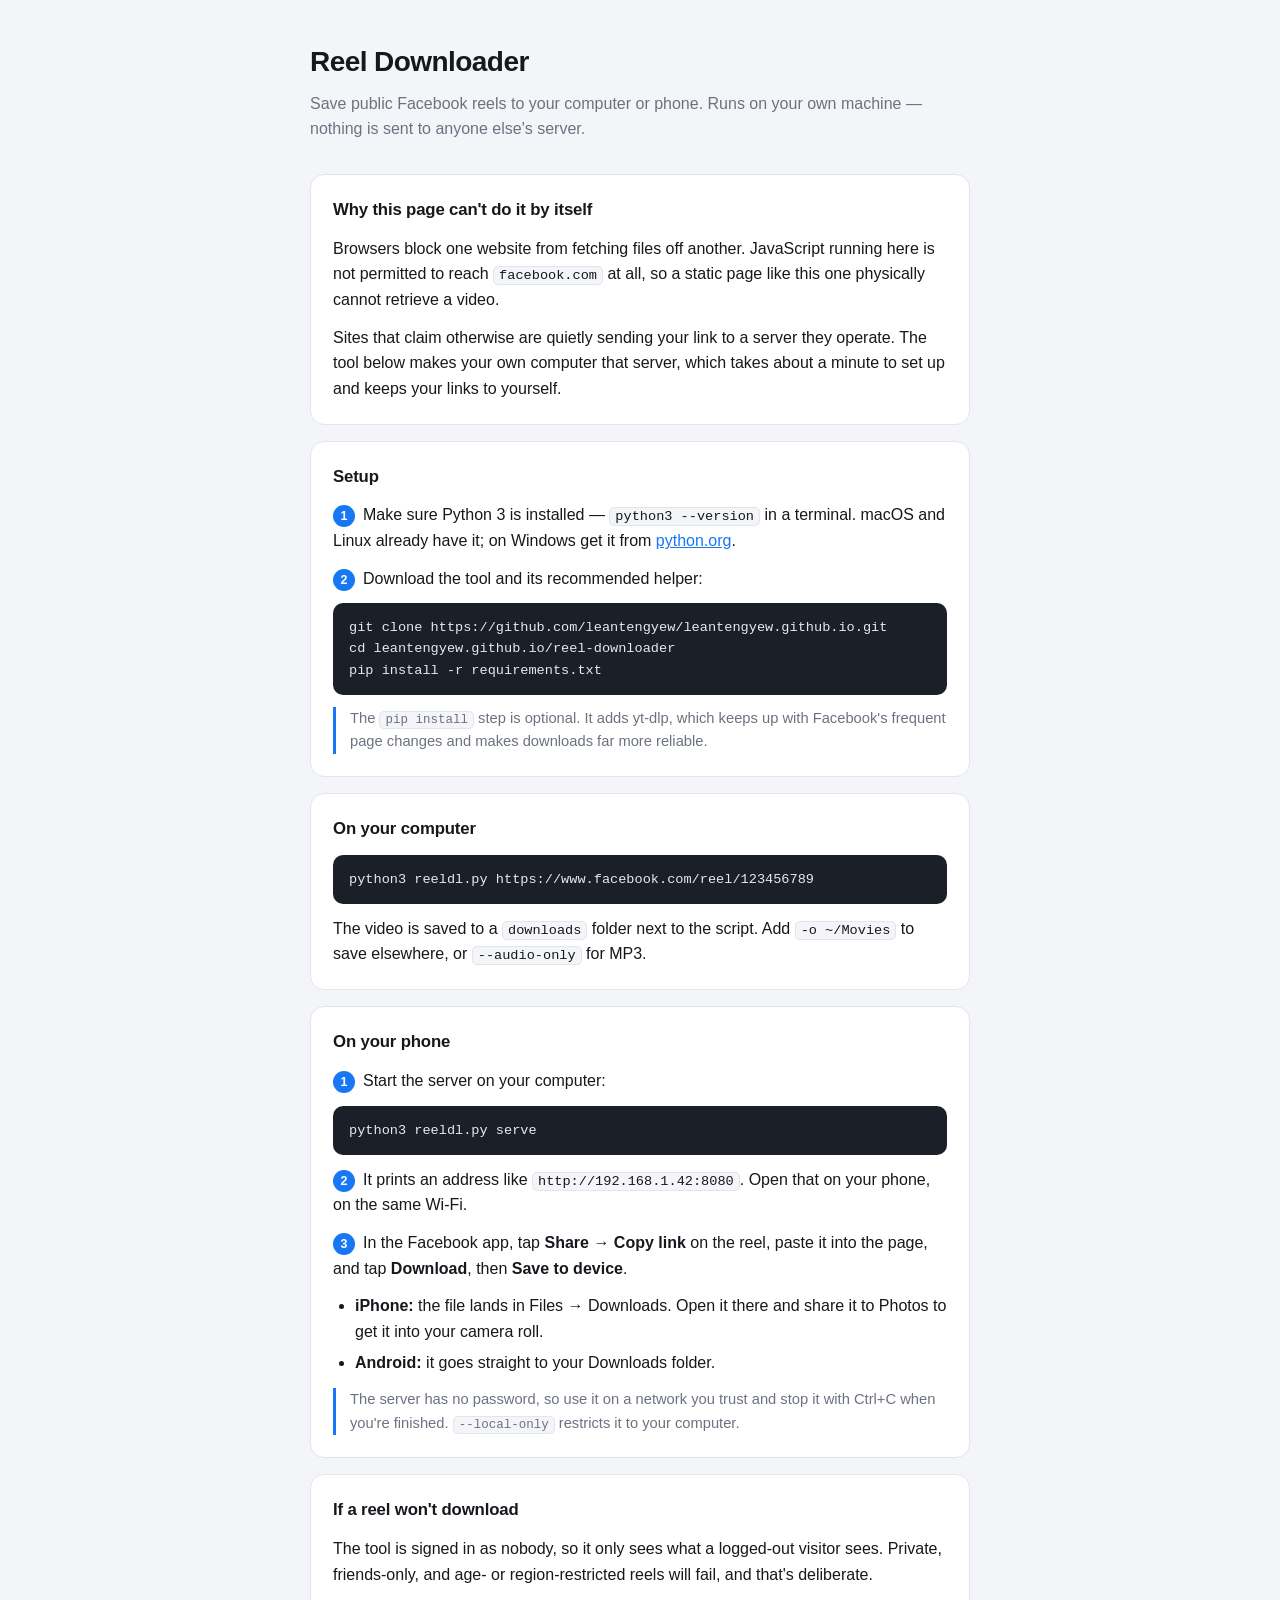
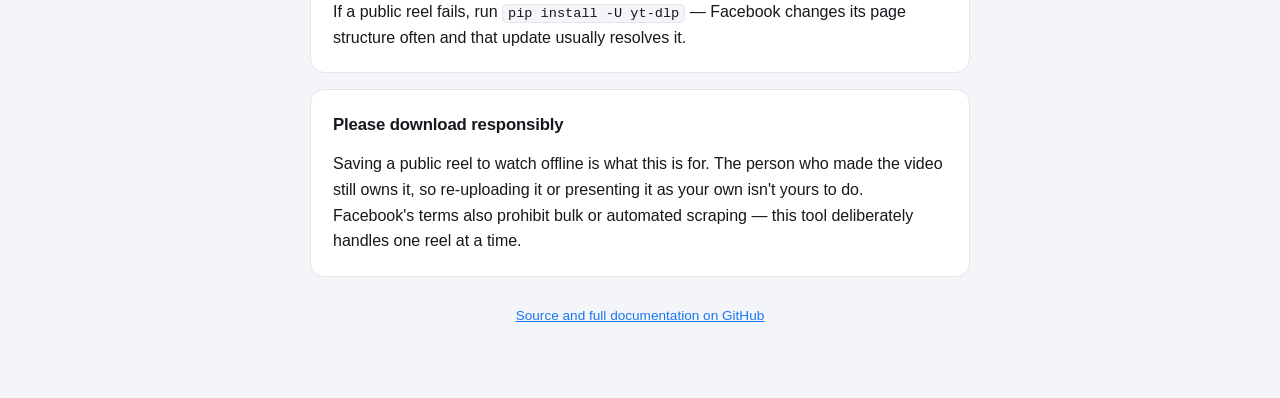
==== reel-downloader/index.html @ 0003f8c9 "Add Facebook reel downloader tool Adds reel-downloader/, a single-file Python tool for saving public" ====
<!DOCTYPE html>
<html lang="en">

<head>
    <meta charset="UTF-8">
    <meta name="viewport" content="width=device-width, initial-scale=1.0">
    <title>Reel Downloader — setup</title>
    <meta name="description" content="Save public Facebook reels to your computer or phone.">
    <style>
        :root {
            color-scheme: light dark;
            --bg: #f4f5f8;
            --card: #fff;
            --text: #16181d;
            --muted: #6b7280;
            --line: #e3e5ea;
            --accent: #1877f2;
            --accent-text: #fff;
            --code-bg: #1b1f27;
            --code-text: #e6e9ef;
        }

        @media (prefers-color-scheme: dark) {
            :root {
                --bg: #101216;
                --card: #191c22;
                --text: #e9eaee;
                --muted: #9aa1ad;
                --line: #2a2e37;
                --accent: #4c9aff;
                --accent-text: #06131f;
                --code-bg: #0c0e12;
                --code-text: #dfe3ea;
            }
        }

        * {
            box-sizing: border-box;
        }

        body {
            margin: 0;
            padding: 40px 20px 72px;
            background: var(--bg);
            color: var(--text);
            font: 16px/1.6 -apple-system, BlinkMacSystemFont, "Segoe UI", Roboto, Helvetica, Arial, sans-serif;
        }

        main {
            max-width: 660px;
            margin: 0 auto;
        }

        h1 {
            font-size: 1.75rem;
            margin: 0 0 6px;
            letter-spacing: -.02em;
        }

        .lede {
            color: var(--muted);
            margin: 0 0 32px;
        }

        h2 {
            font-size: 1.05rem;
            margin: 0 0 12px;
            letter-spacing: -.01em;
        }

        section {
            background: var(--card);
            border: 1px solid var(--line);
            border-radius: 14px;
            padding: 22px;
            margin-bottom: 16px;
        }

        p {
            margin: 0 0 12px;
        }

        p:last-child {
            margin-bottom: 0;
        }

        ol, ul {
            margin: 0 0 12px;
            padding-left: 22px;
        }

        li {
            margin-bottom: 6px;
        }

        pre {
            background: var(--code-bg);
            color: var(--code-text);
            border-radius: 10px;
            padding: 14px 16px;
            overflow-x: auto;
            margin: 0 0 12px;
            font-size: .85rem;
            line-height: 1.55;
        }

        code {
            font-family: ui-monospace, SFMono-Regular, Menlo, Consolas, monospace;
        }

        p code, li code {
            background: var(--bg);
            border: 1px solid var(--line);
            border-radius: 5px;
            padding: 1px 5px;
            font-size: .85em;
        }

        .step {
            display: inline-block;
            min-width: 22px;
            height: 22px;
            line-height: 22px;
            text-align: center;
            border-radius: 50%;
            background: var(--accent);
            color: var(--accent-text);
            font-size: .78rem;
            font-weight: 700;
            margin-right: 8px;
        }

        .note {
            border-left: 3px solid var(--accent);
            padding-left: 14px;
            color: var(--muted);
            font-size: .92rem;
        }

        a {
            color: var(--accent);
        }

        footer {
            text-align: center;
            color: var(--muted);
            font-size: .85rem;
            margin-top: 28px;
        }
    </style>
</head>

<body>
    <main>
        <h1>Reel Downloader</h1>
        <p class="lede">Save public Facebook reels to your computer or phone. Runs on your own
            machine — nothing is sent to anyone else's server.</p>

        <section>
            <h2>Why this page can't do it by itself</h2>
            <p>Browsers block one website from fetching files off another. JavaScript running here
                is not permitted to reach <code>facebook.com</code> at all, so a static page like
                this one physically cannot retrieve a video.</p>
            <p>Sites that claim otherwise are quietly sending your link to a server they operate.
                The tool below makes your own computer that server, which takes about a minute to
                set up and keeps your links to yourself.</p>
        </section>

        <section>
            <h2>Setup</h2>
            <p><span class="step">1</span>Make sure Python 3 is installed — <code>python3
                    --version</code> in a terminal. macOS and Linux already have it;
                on Windows get it from <a href="https://www.python.org/downloads/">python.org</a>.</p>
            <p><span class="step">2</span>Download the tool and its recommended helper:</p>
            <pre><code>git clone https://github.com/leantengyew/leantengyew.github.io.git
cd leantengyew.github.io/reel-downloader
pip install -r requirements.txt</code></pre>
            <p class="note">The <code>pip install</code> step is optional. It adds yt-dlp, which
                keeps up with Facebook's frequent page changes and makes downloads far more
                reliable.</p>
        </section>

        <section>
            <h2>On your computer</h2>
            <pre><code>python3 reeldl.py https://www.facebook.com/reel/123456789</code></pre>
            <p>The video is saved to a <code>downloads</code> folder next to the script. Add
                <code>-o ~/Movies</code> to save elsewhere, or <code>--audio-only</code> for MP3.</p>
        </section>

        <section>
            <h2>On your phone</h2>
            <p><span class="step">1</span>Start the server on your computer:</p>
            <pre><code>python3 reeldl.py serve</code></pre>
            <p><span class="step">2</span>It prints an address like
                <code>http://192.168.1.42:8080</code>. Open that on your phone, on the same Wi-Fi.</p>
            <p><span class="step">3</span>In the Facebook app, tap <strong>Share → Copy link</strong>
                on the reel, paste it into the page, and tap <strong>Download</strong>, then
                <strong>Save to device</strong>.</p>
            <ul>
                <li><strong>iPhone:</strong> the file lands in Files → Downloads. Open it there and
                    share it to Photos to get it into your camera roll.</li>
                <li><strong>Android:</strong> it goes straight to your Downloads folder.</li>
            </ul>
            <p class="note">The server has no password, so use it on a network you trust and stop it
                with Ctrl+C when you're finished. <code>--local-only</code> restricts it to your
                computer.</p>
        </section>

        <section>
            <h2>If a reel won't download</h2>
            <p>The tool is signed in as nobody, so it only sees what a logged-out visitor sees.
                Private, friends-only, and age- or region-restricted reels will fail, and that's
                deliberate.</p>
            <p>If a public reel fails, run <code>pip install -U yt-dlp</code> — Facebook changes its
                page structure often and that update usually resolves it.</p>
        </section>

        <section>
            <h2>Please download responsibly</h2>
            <p>Saving a public reel to watch offline is what this is for. The person who made the
                video still owns it, so re-uploading it or presenting it as your own isn't yours to
                do. Facebook's terms also prohibit bulk or automated scraping — this tool
                deliberately handles one reel at a time.</p>
        </section>

        <footer>
            <a href="https://github.com/leantengyew/leantengyew.github.io/tree/main/reel-downloader">Source
                and full documentation on GitHub</a>
        </footer>
    </main>
</body>

</html>
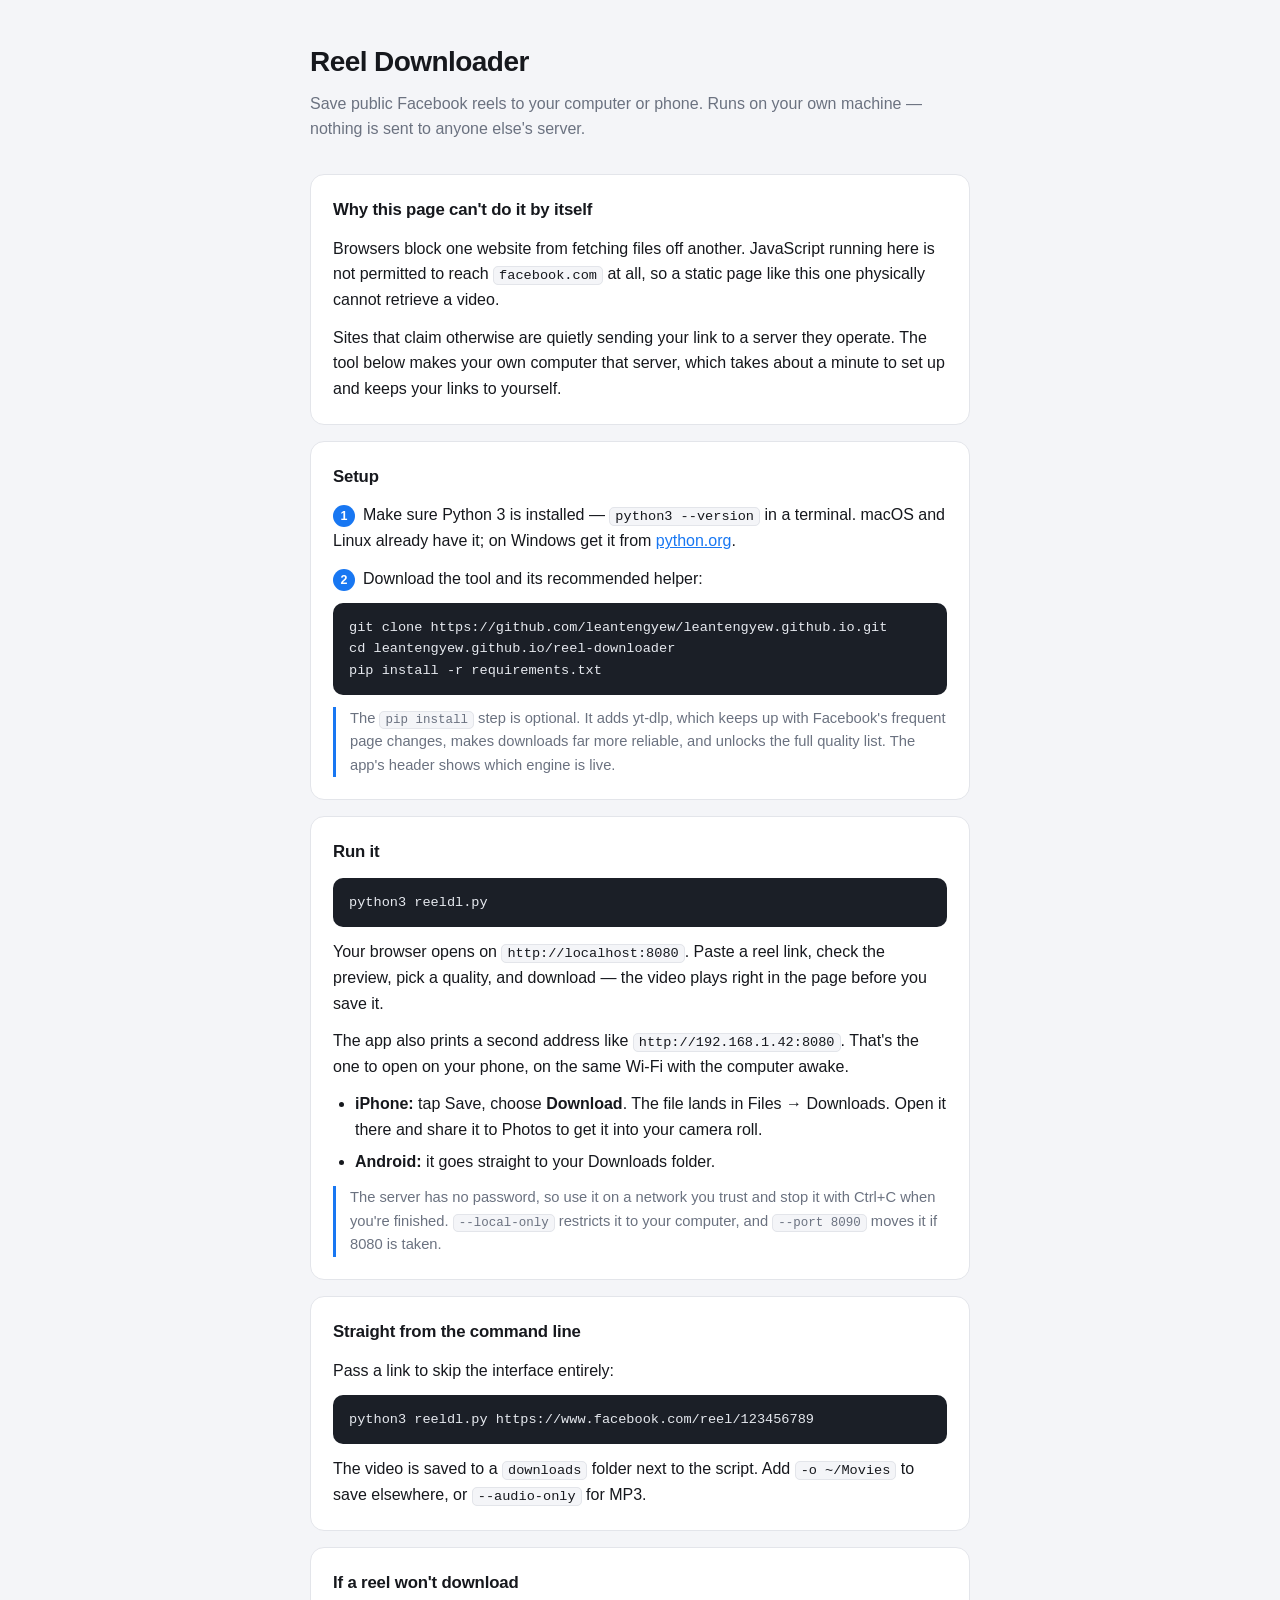
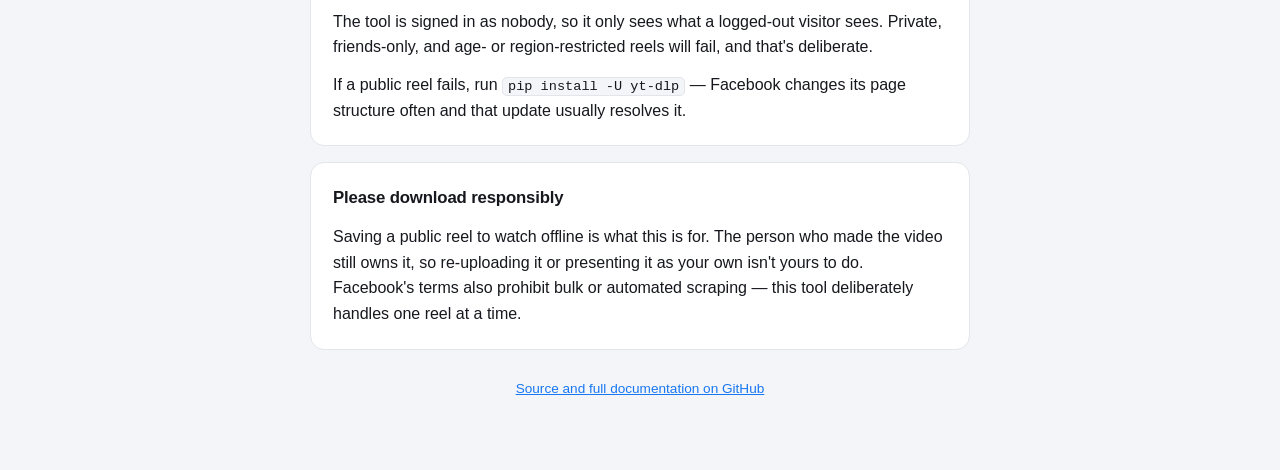
==== commit 74fd213f: "Rebuild the downloader as a localhost web app The server mode was a bare form that downloaded blind." ====
--- a/reel-downloader/index.html
+++ b/reel-downloader/index.html
@@ -176,34 +176,35 @@
 cd leantengyew.github.io/reel-downloader
 pip install -r requirements.txt</code></pre>
             <p class="note">The <code>pip install</code> step is optional. It adds yt-dlp, which
-                keeps up with Facebook's frequent page changes and makes downloads far more
-                reliable.</p>
-        </section>
-
-        <section>
-            <h2>On your computer</h2>
-            <pre><code>python3 reeldl.py https://www.facebook.com/reel/123456789</code></pre>
-            <p>The video is saved to a <code>downloads</code> folder next to the script. Add
-                <code>-o ~/Movies</code> to save elsewhere, or <code>--audio-only</code> for MP3.</p>
-        </section>
-
-        <section>
-            <h2>On your phone</h2>
-            <p><span class="step">1</span>Start the server on your computer:</p>
-            <pre><code>python3 reeldl.py serve</code></pre>
-            <p><span class="step">2</span>It prints an address like
-                <code>http://192.168.1.42:8080</code>. Open that on your phone, on the same Wi-Fi.</p>
-            <p><span class="step">3</span>In the Facebook app, tap <strong>Share → Copy link</strong>
-                on the reel, paste it into the page, and tap <strong>Download</strong>, then
-                <strong>Save to device</strong>.</p>
+                keeps up with Facebook's frequent page changes, makes downloads far more reliable,
+                and unlocks the full quality list. The app's header shows which engine is live.</p>
+        </section>
+
+        <section>
+            <h2>Run it</h2>
+            <pre><code>python3 reeldl.py</code></pre>
+            <p>Your browser opens on <code>http://localhost:8080</code>. Paste a reel link, check
+                the preview, pick a quality, and download — the video plays right in the page before
+                you save it.</p>
+            <p>The app also prints a second address like <code>http://192.168.1.42:8080</code>.
+                That's the one to open on your phone, on the same Wi-Fi with the computer awake.</p>
             <ul>
-                <li><strong>iPhone:</strong> the file lands in Files → Downloads. Open it there and
-                    share it to Photos to get it into your camera roll.</li>
+                <li><strong>iPhone:</strong> tap Save, choose <strong>Download</strong>. The file
+                    lands in Files → Downloads. Open it there and share it to Photos to get it into
+                    your camera roll.</li>
                 <li><strong>Android:</strong> it goes straight to your Downloads folder.</li>
             </ul>
             <p class="note">The server has no password, so use it on a network you trust and stop it
                 with Ctrl+C when you're finished. <code>--local-only</code> restricts it to your
-                computer.</p>
+                computer, and <code>--port 8090</code> moves it if 8080 is taken.</p>
+        </section>
+
+        <section>
+            <h2>Straight from the command line</h2>
+            <p>Pass a link to skip the interface entirely:</p>
+            <pre><code>python3 reeldl.py https://www.facebook.com/reel/123456789</code></pre>
+            <p>The video is saved to a <code>downloads</code> folder next to the script. Add
+                <code>-o ~/Movies</code> to save elsewhere, or <code>--audio-only</code> for MP3.</p>
         </section>
 
         <section>
